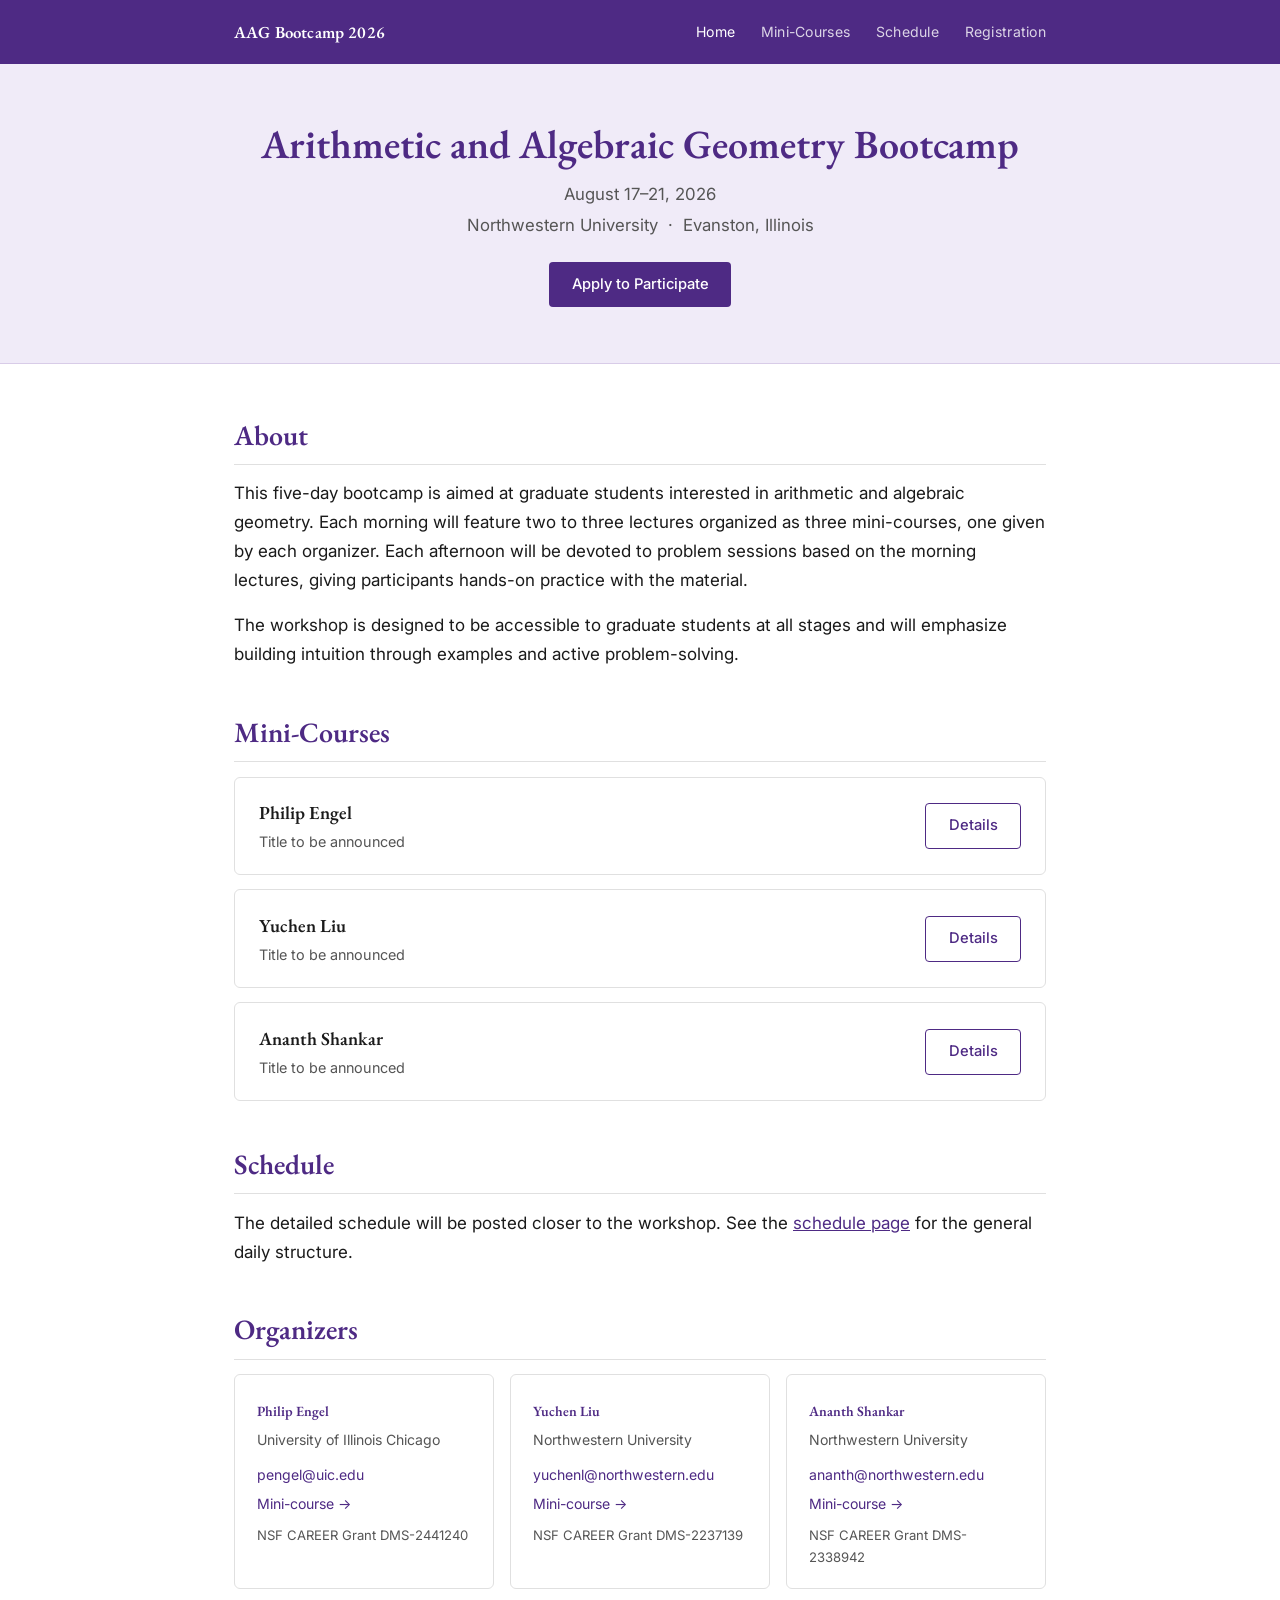
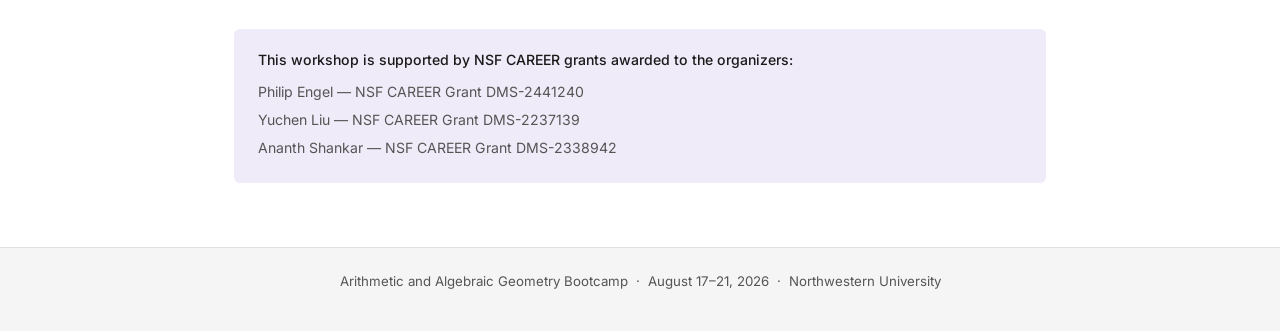
==== index.html @ 9158a5d0 "Add organizer website links and email addresses" ====
<!DOCTYPE html>
<html lang="en">
<head>
  <meta charset="UTF-8">
  <meta name="viewport" content="width=device-width, initial-scale=1.0">
  <title>Arithmetic and Algebraic Geometry Bootcamp 2026</title>
  <link rel="stylesheet" href="style.css">
</head>
<body>

<header>
  <div class="header-inner">
    <a class="site-title" href="index.html">AAG Bootcamp 2026</a>
    <nav>
      <a href="index.html" class="active">Home</a>
      <a href="minicourses.html">Mini-Courses</a>
      <a href="schedule.html">Schedule</a>
      <a href="registration.html">Registration</a>
    </nav>
  </div>
</header>

<div class="hero">
  <h1>Arithmetic and Algebraic Geometry Bootcamp</h1>
  <p class="subtitle">August 17–21, 2026</p>
  <p class="subtitle">Northwestern University &nbsp;&middot;&nbsp; Evanston, Illinois</p>
  <a href="registration.html" class="btn">Apply to Participate</a>
</div>

<main>
  <h2>About</h2>
  <p>
    This five-day bootcamp is aimed at graduate students interested in arithmetic and algebraic geometry.
    Each morning will feature two to three lectures organized as three mini-courses, one given by each organizer.
    Each afternoon will be devoted to problem sessions based on the morning lectures, giving participants
    hands-on practice with the material.
  </p>
  <p>
    The workshop is designed to be accessible to graduate students at all stages and will emphasize
    building intuition through examples and active problem-solving.
  </p>

  <h2>Mini-Courses</h2>
  <div class="minicourse-cards">
    <div class="minicourse-card">
      <div>
        <div class="speaker">Philip Engel</div>
        <div class="course-title">Title to be announced</div>
      </div>
      <a href="minicourse-engel.html" class="btn btn-outline">Details</a>
    </div>
    <div class="minicourse-card">
      <div>
        <div class="speaker">Yuchen Liu</div>
        <div class="course-title">Title to be announced</div>
      </div>
      <a href="minicourse-liu.html" class="btn btn-outline">Details</a>
    </div>
    <div class="minicourse-card">
      <div>
        <div class="speaker">Ananth Shankar</div>
        <div class="course-title">Title to be announced</div>
      </div>
      <a href="minicourse-shankar.html" class="btn btn-outline">Details</a>
    </div>
  </div>

  <h2>Schedule</h2>
  <p>The detailed schedule will be posted closer to the workshop. See the <a href="schedule.html">schedule page</a> for the general daily structure.</p>

  <h2>Organizers</h2>
  <div class="organizers">
    <div class="organizer-card">
      <div class="name"><a href="https://philip-engel.github.io/" target="_blank">Philip Engel</a></div>
      <div class="affiliation">University of Illinois Chicago</div>
      <a href="mailto:pengel@uic.edu">pengel@uic.edu</a><br>
      <a href="minicourse-engel.html">Mini-course →</a>
      <div class="grant">NSF CAREER Grant DMS-2441240</div>
    </div>
    <div class="organizer-card">
      <div class="name"><a href="https://faculty.wcas.northwestern.edu/yuchenl/" target="_blank">Yuchen Liu</a></div>
      <div class="affiliation">Northwestern University</div>
      <a href="mailto:yuchenl@northwestern.edu">yuchenl@northwestern.edu</a><br>
      <a href="minicourse-liu.html">Mini-course →</a>
      <div class="grant">NSF CAREER Grant DMS-2237139</div>
    </div>
    <div class="organizer-card">
      <div class="name"><a href="https://sites.google.com/view/ashankar/" target="_blank">Ananth Shankar</a></div>
      <div class="affiliation">Northwestern University</div>
      <a href="mailto:ananth@northwestern.edu">ananth@northwestern.edu</a><br>
      <a href="minicourse-shankar.html">Mini-course →</a>
      <div class="grant">NSF CAREER Grant DMS-2338942</div>
    </div>
  </div>

  <div class="funding">
    <p>This workshop is supported by NSF CAREER grants awarded to the organizers:</p>
    <p>Philip Engel &mdash; NSF CAREER Grant DMS-2441240</p>
    <p>Yuchen Liu &mdash; NSF CAREER Grant DMS-2237139</p>
    <p>Ananth Shankar &mdash; NSF CAREER Grant DMS-2338942</p>
  </div>
</main>

<footer>
  <p>Arithmetic and Algebraic Geometry Bootcamp &nbsp;&middot;&nbsp; August 17&ndash;21, 2026 &nbsp;&middot;&nbsp; Northwestern University</p>
</footer>

</body>
</html>
---- style.css ----
@import url('https://fonts.googleapis.com/css2?family=EB+Garamond:ital,wght@0,400;0,600;1,400&family=Inter:wght@300;400;500&display=swap');

:root {
  --purple: #4E2A84;
  --purple-light: #6b3fa0;
  --purple-pale: #f0ebf8;
  --text: #1a1a1a;
  --text-muted: #555;
  --border: #e0e0e0;
  --max-width: 860px;
}

* {
  box-sizing: border-box;
  margin: 0;
  padding: 0;
}

body {
  font-family: 'Inter', system-ui, sans-serif;
  font-size: 17px;
  line-height: 1.7;
  color: var(--text);
  background: #fff;
}

header {
  background: var(--purple);
  color: #fff;
}

.header-inner {
  max-width: var(--max-width);
  margin: 0 auto;
  padding: 1.1rem 1.5rem;
  display: flex;
  align-items: center;
  justify-content: space-between;
}

.site-title {
  font-family: 'EB Garamond', serif;
  font-size: 1.05rem;
  font-weight: 600;
  color: #fff;
  text-decoration: none;
  letter-spacing: 0.01em;
}

nav {
  display: flex;
  gap: 1.6rem;
}

nav a {
  color: rgba(255, 255, 255, 0.8);
  text-decoration: none;
  font-size: 0.88rem;
  font-weight: 400;
  letter-spacing: 0.02em;
  transition: color 0.15s;
}

nav a:hover,
nav a.active {
  color: #fff;
}

.hero {
  background: var(--purple-pale);
  border-bottom: 1px solid #d8cce8;
  padding: 3.5rem 1.5rem;
  text-align: center;
}

.hero h1 {
  font-family: 'EB Garamond', serif;
  font-size: 2.5rem;
  font-weight: 600;
  color: var(--purple);
  line-height: 1.2;
  margin-bottom: 0.75rem;
}

.hero .subtitle {
  font-size: 1.05rem;
  color: var(--text-muted);
  margin-bottom: 0.2rem;
}

.btn {
  display: inline-block;
  background: var(--purple);
  color: #fff;
  text-decoration: none;
  padding: 0.6rem 1.4rem;
  border-radius: 4px;
  font-size: 0.92rem;
  font-weight: 500;
  margin-top: 1.2rem;
  transition: background 0.15s;
}

.btn:hover {
  background: var(--purple-light);
}

.btn-outline {
  background: transparent;
  border: 1.5px solid var(--purple);
  color: var(--purple);
  margin-top: 0;
}

.btn-outline:hover {
  background: var(--purple-pale);
}

main {
  max-width: var(--max-width);
  margin: 0 auto;
  padding: 3rem 1.5rem 4rem;
}

h2 {
  font-family: 'EB Garamond', serif;
  font-size: 1.75rem;
  font-weight: 600;
  color: var(--purple);
  margin-top: 2.5rem;
  margin-bottom: 0.9rem;
  padding-bottom: 0.3rem;
  border-bottom: 1px solid var(--border);
}

h2:first-child {
  margin-top: 0;
}

h3 {
  font-family: 'EB Garamond', serif;
  font-size: 1.25rem;
  font-weight: 600;
  color: var(--text);
  margin-top: 1.5rem;
  margin-bottom: 0.3rem;
}

p {
  margin-bottom: 1rem;
}

a {
  color: var(--purple);
}

.organizers {
  display: grid;
  grid-template-columns: repeat(auto-fit, minmax(220px, 1fr));
  gap: 1rem;
  margin-top: 0.8rem;
}

.organizer-card {
  border: 1px solid var(--border);
  border-radius: 6px;
  padding: 1.2rem 1.4rem;
}

.organizer-card .name {
  font-family: 'EB Garamond', serif;
  font-size: 1.15rem;
  font-weight: 600;
  color: var(--purple);
  margin-bottom: 0.15rem;
}

.organizer-card .affiliation {
  font-size: 0.88rem;
  color: var(--text-muted);
  margin-bottom: 0.5rem;
}

.organizer-card a {
  font-size: 0.88rem;
  color: var(--purple);
  text-decoration: none;
}

.organizer-card a:hover {
  text-decoration: underline;
}

.organizer-card .grant {
  font-size: 0.82rem;
  color: var(--text-muted);
  margin-top: 0.4rem;
}

.minicourse-cards {
  display: flex;
  flex-direction: column;
  gap: 0.9rem;
  margin-top: 0.8rem;
}

.minicourse-card {
  border: 1px solid var(--border);
  border-radius: 6px;
  padding: 1.2rem 1.5rem;
  display: flex;
  justify-content: space-between;
  align-items: center;
}

.minicourse-card .speaker {
  font-family: 'EB Garamond', serif;
  font-size: 1.15rem;
  font-weight: 600;
  color: var(--text);
}

.minicourse-card .course-title {
  font-size: 0.9rem;
  color: var(--text-muted);
  margin-top: 0.15rem;
}

.funding {
  background: var(--purple-pale);
  border-radius: 6px;
  padding: 1.2rem 1.5rem;
  margin-top: 2.5rem;
  font-size: 0.88rem;
}

.funding p {
  color: var(--text-muted);
  margin-bottom: 0.25rem;
}

.funding p:first-child {
  font-weight: 500;
  color: var(--text);
  margin-bottom: 0.5rem;
}

.tba-notice {
  background: #f9f9f9;
  border: 1px dashed #ccc;
  border-radius: 6px;
  padding: 2.5rem;
  text-align: center;
  color: var(--text-muted);
  margin-top: 1rem;
  font-style: italic;
}

.schedule-day {
  margin-bottom: 2rem;
}

.schedule-day h3 {
  background: var(--purple-pale);
  color: var(--purple);
  padding: 0.5rem 0.9rem;
  border-radius: 4px;
  margin-top: 0;
}

.schedule-block {
  display: flex;
  gap: 1.2rem;
  padding: 0.6rem 0.9rem;
  border-bottom: 1px solid var(--border);
  font-size: 0.93rem;
}

.schedule-block .time {
  width: 110px;
  flex-shrink: 0;
  color: var(--text-muted);
  font-size: 0.88rem;
  padding-top: 0.05rem;
}

.registration-box {
  background: var(--purple-pale);
  border-radius: 6px;
  padding: 1.8rem 2rem;
  margin-bottom: 2rem;
  text-align: center;
}

.registration-box p {
  margin-bottom: 0.5rem;
  color: var(--text-muted);
}

.placeholder-section {
  border: 1px dashed #ccc;
  border-radius: 6px;
  padding: 1.2rem 1.5rem;
  color: var(--text-muted);
  font-style: italic;
  font-size: 0.92rem;
  margin-top: 0.5rem;
}

footer {
  background: #f5f5f5;
  border-top: 1px solid var(--border);
  padding: 1.4rem;
  text-align: center;
  font-size: 0.83rem;
  color: var(--text-muted);
}

@media (max-width: 600px) {
  .hero h1 { font-size: 1.85rem; }
  .header-inner { flex-direction: column; gap: 0.8rem; text-align: center; }
  nav { flex-wrap: wrap; justify-content: center; gap: 1rem; }
  .minicourse-card { flex-direction: column; align-items: flex-start; gap: 0.8rem; }
  .schedule-block { flex-direction: column; gap: 0.2rem; }
  .schedule-block .time { width: auto; }
}
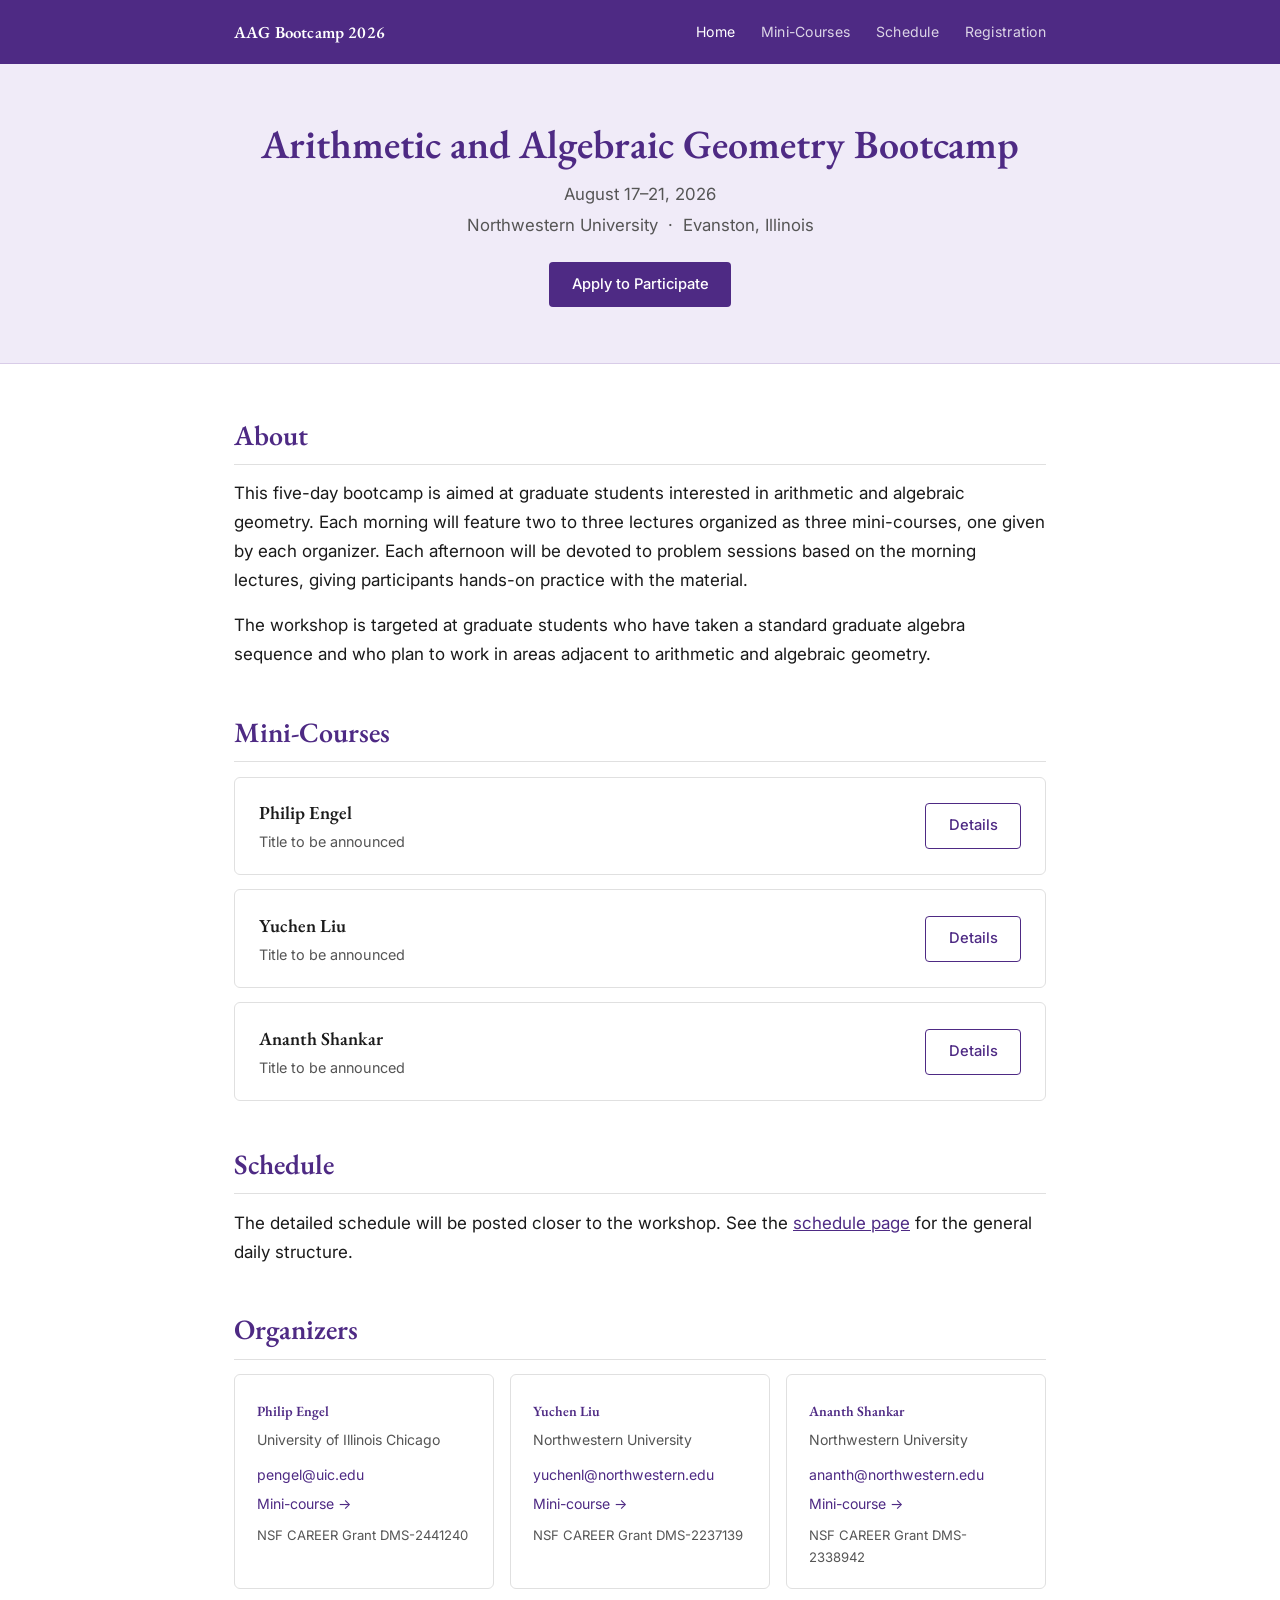
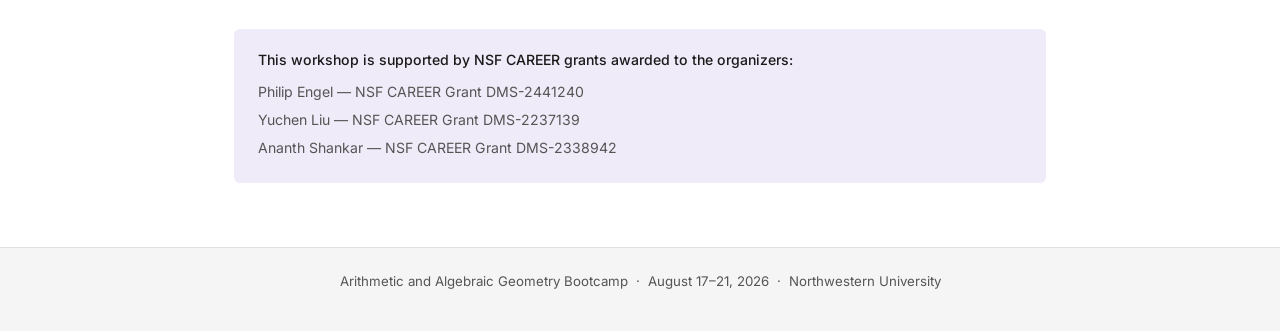
==== commit f72850be: "Update workshop description and remove minicourses subtitle" ====
--- a/index.html
+++ b/index.html
@@ -36,8 +36,8 @@
     hands-on practice with the material.
   </p>
   <p>
-    The workshop is designed to be accessible to graduate students at all stages and will emphasize
-    building intuition through examples and active problem-solving.
+    The workshop is targeted at graduate students who have taken a standard graduate algebra sequence
+    and who plan to work in areas adjacent to arithmetic and algebraic geometry.
   </p>
 
   <h2>Mini-Courses</h2>
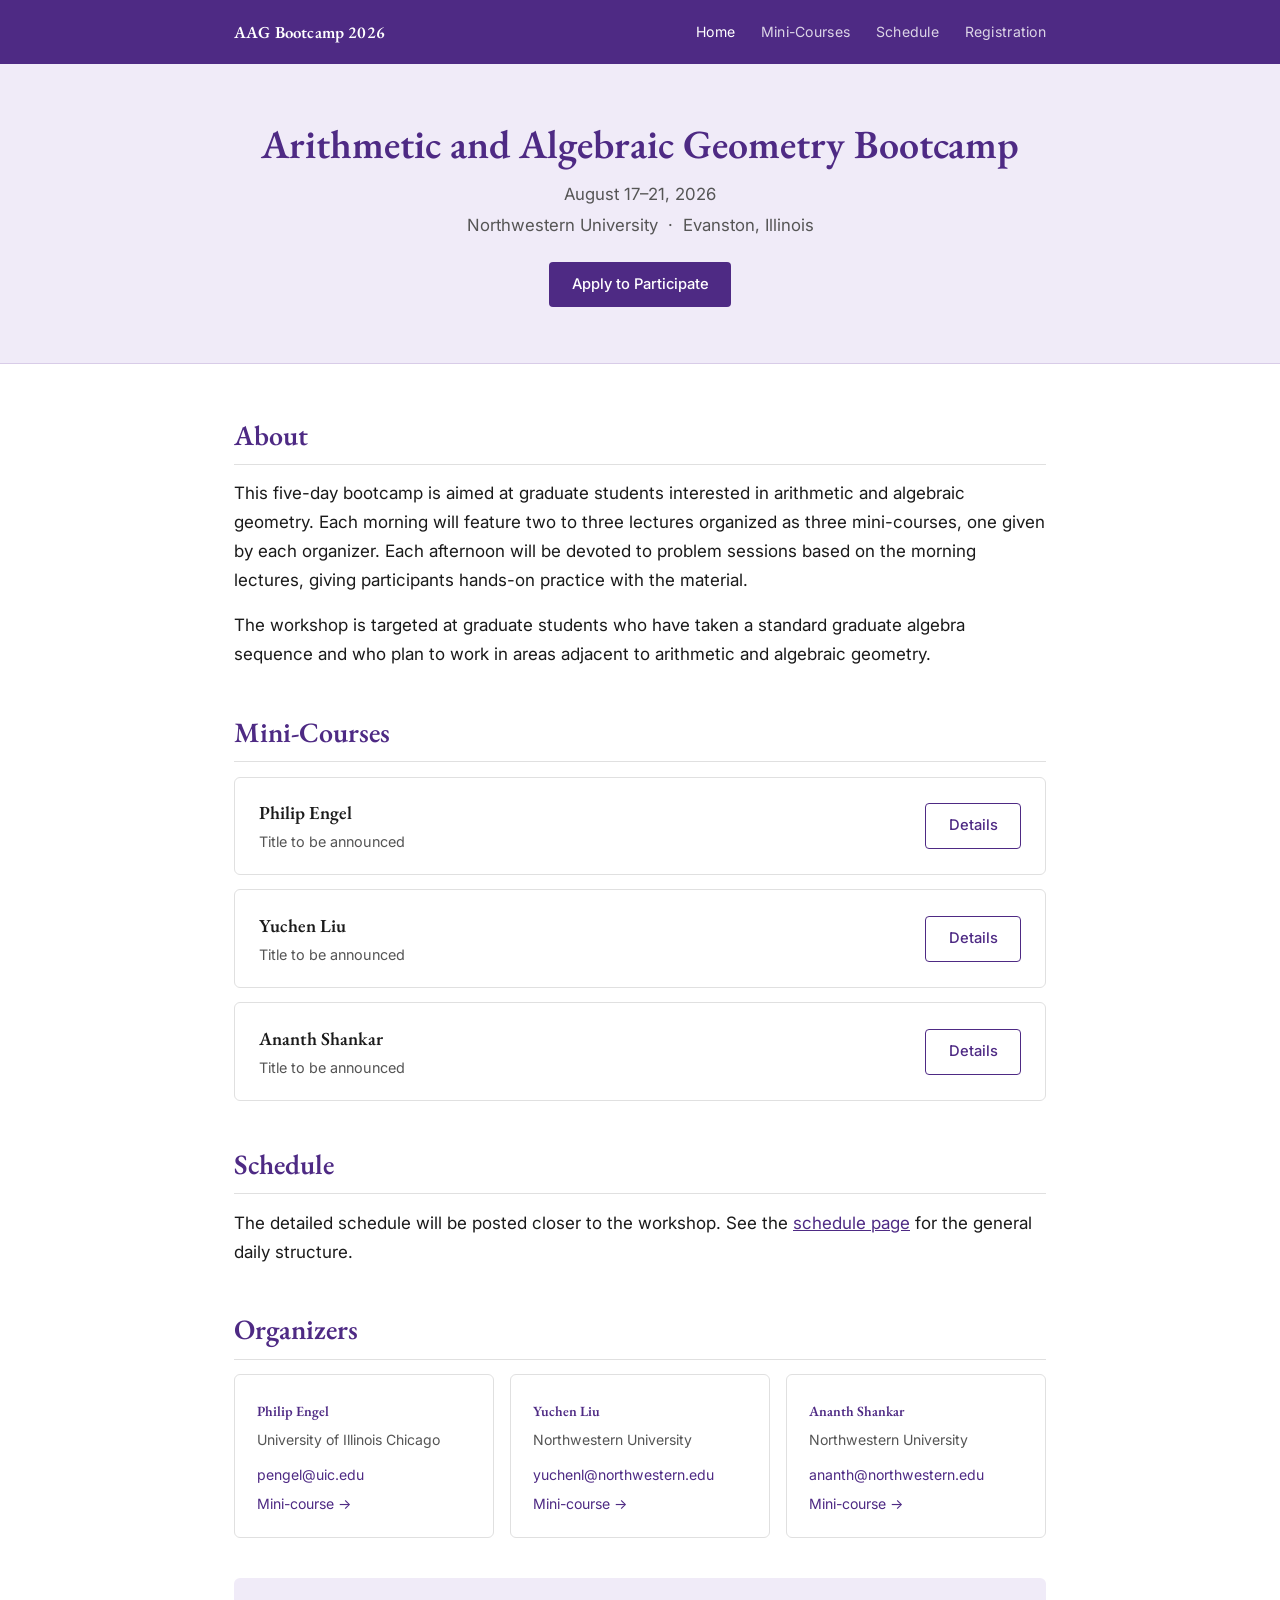
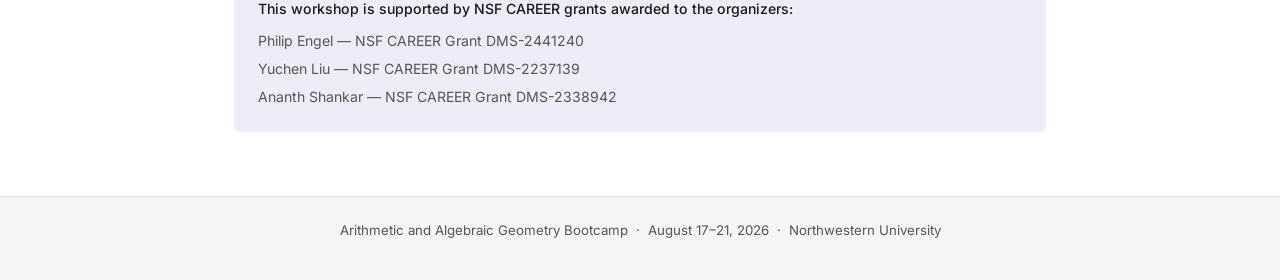
==== commit 81c9f562: "Remove grant numbers from organizer cards on homepage Grant info is already in the funding block bel" ====
--- a/index.html
+++ b/index.html
@@ -75,21 +75,18 @@
       <div class="affiliation">University of Illinois Chicago</div>
       <a href="mailto:pengel@uic.edu">pengel@uic.edu</a><br>
       <a href="minicourse-engel.html">Mini-course →</a>
-      <div class="grant">NSF CAREER Grant DMS-2441240</div>
     </div>
     <div class="organizer-card">
       <div class="name"><a href="https://faculty.wcas.northwestern.edu/yuchenl/" target="_blank">Yuchen Liu</a></div>
       <div class="affiliation">Northwestern University</div>
       <a href="mailto:yuchenl@northwestern.edu">yuchenl@northwestern.edu</a><br>
       <a href="minicourse-liu.html">Mini-course →</a>
-      <div class="grant">NSF CAREER Grant DMS-2237139</div>
     </div>
     <div class="organizer-card">
       <div class="name"><a href="https://sites.google.com/view/ashankar/" target="_blank">Ananth Shankar</a></div>
       <div class="affiliation">Northwestern University</div>
       <a href="mailto:ananth@northwestern.edu">ananth@northwestern.edu</a><br>
       <a href="minicourse-shankar.html">Mini-course →</a>
-      <div class="grant">NSF CAREER Grant DMS-2338942</div>
     </div>
   </div>
 
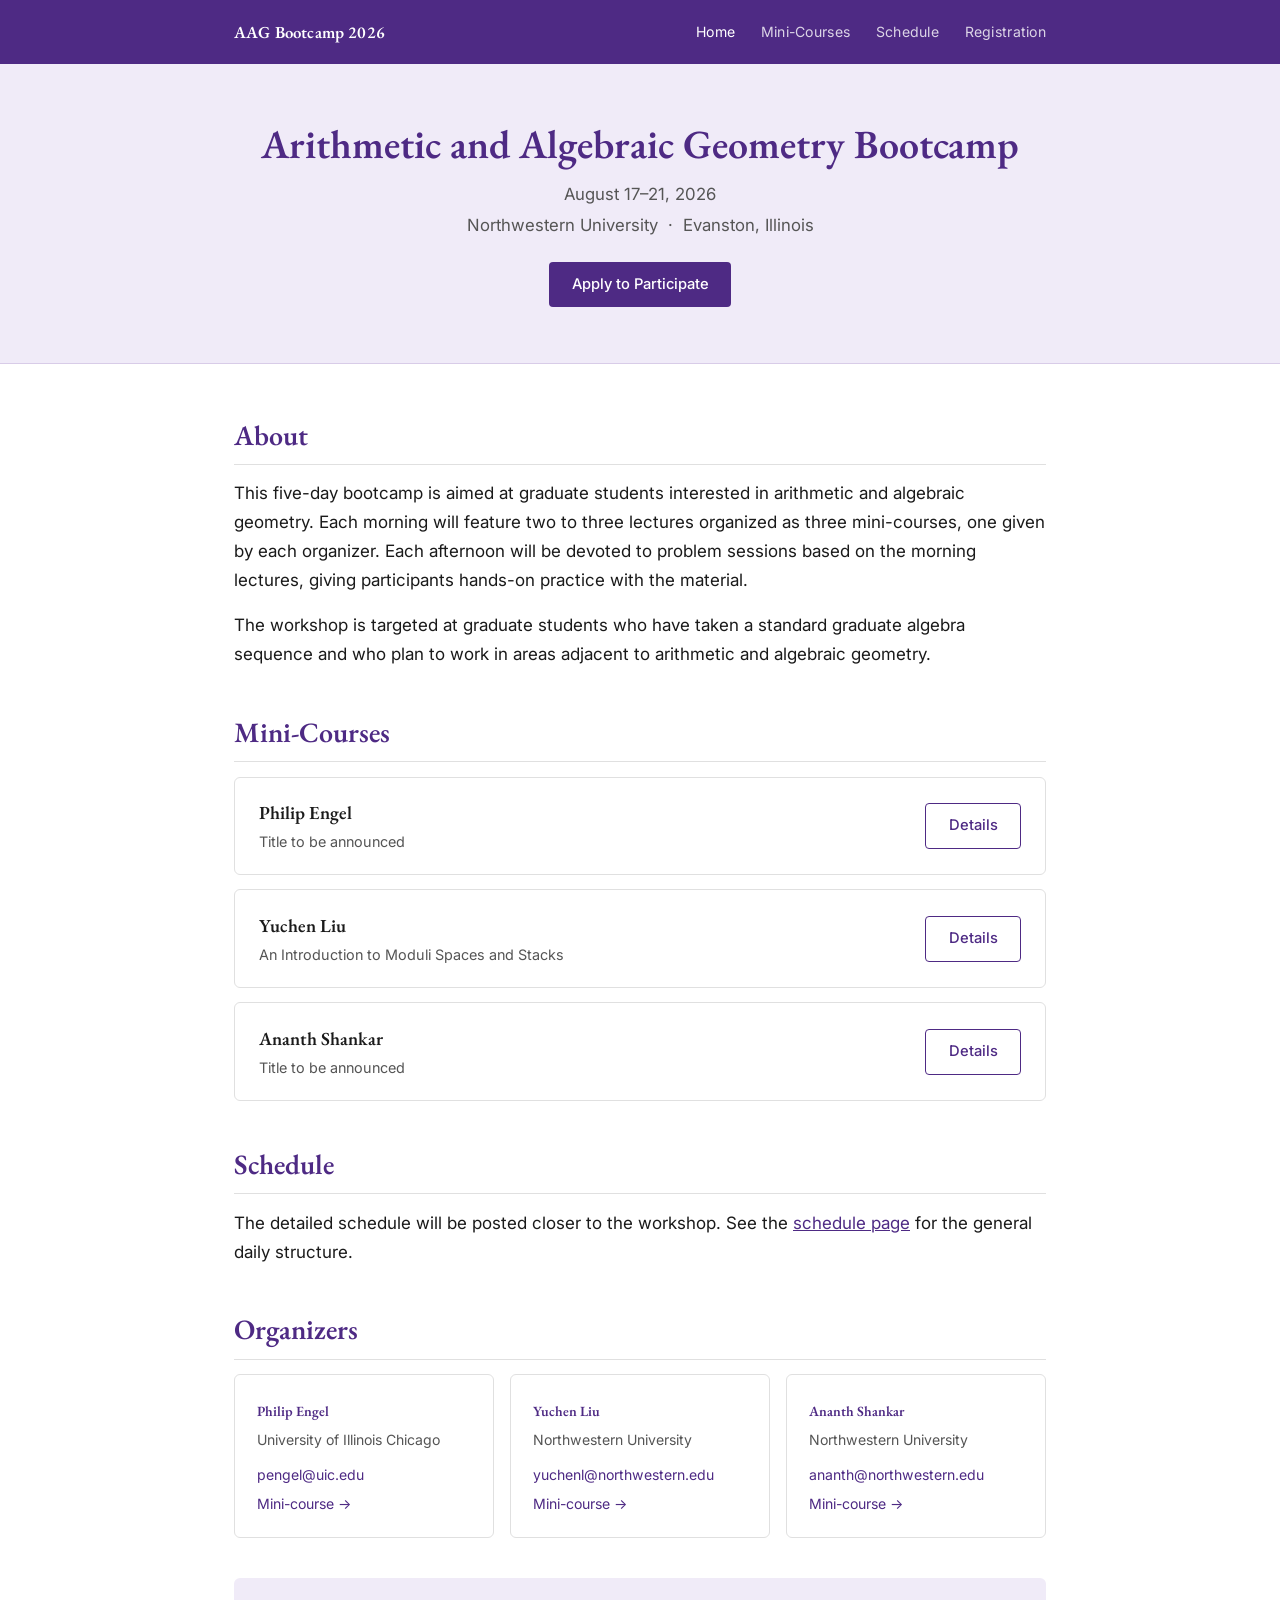
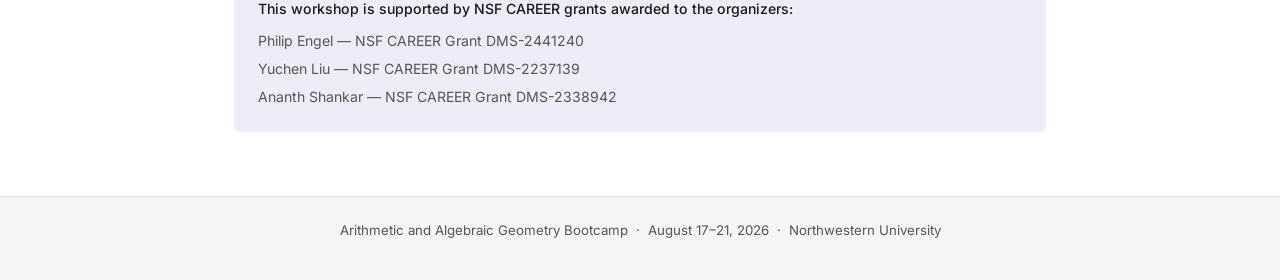
==== commit 0745c684: "Add Yuchen Liu's mini-course title and abstract Co-Authored-By: Claude Sonnet 4.6 <noreply@anthropic" ====
--- a/index.html
+++ b/index.html
@@ -52,7 +52,7 @@
     <div class="minicourse-card">
       <div>
         <div class="speaker">Yuchen Liu</div>
-        <div class="course-title">Title to be announced</div>
+        <div class="course-title">An Introduction to Moduli Spaces and Stacks</div>
       </div>
       <a href="minicourse-liu.html" class="btn btn-outline">Details</a>
     </div>
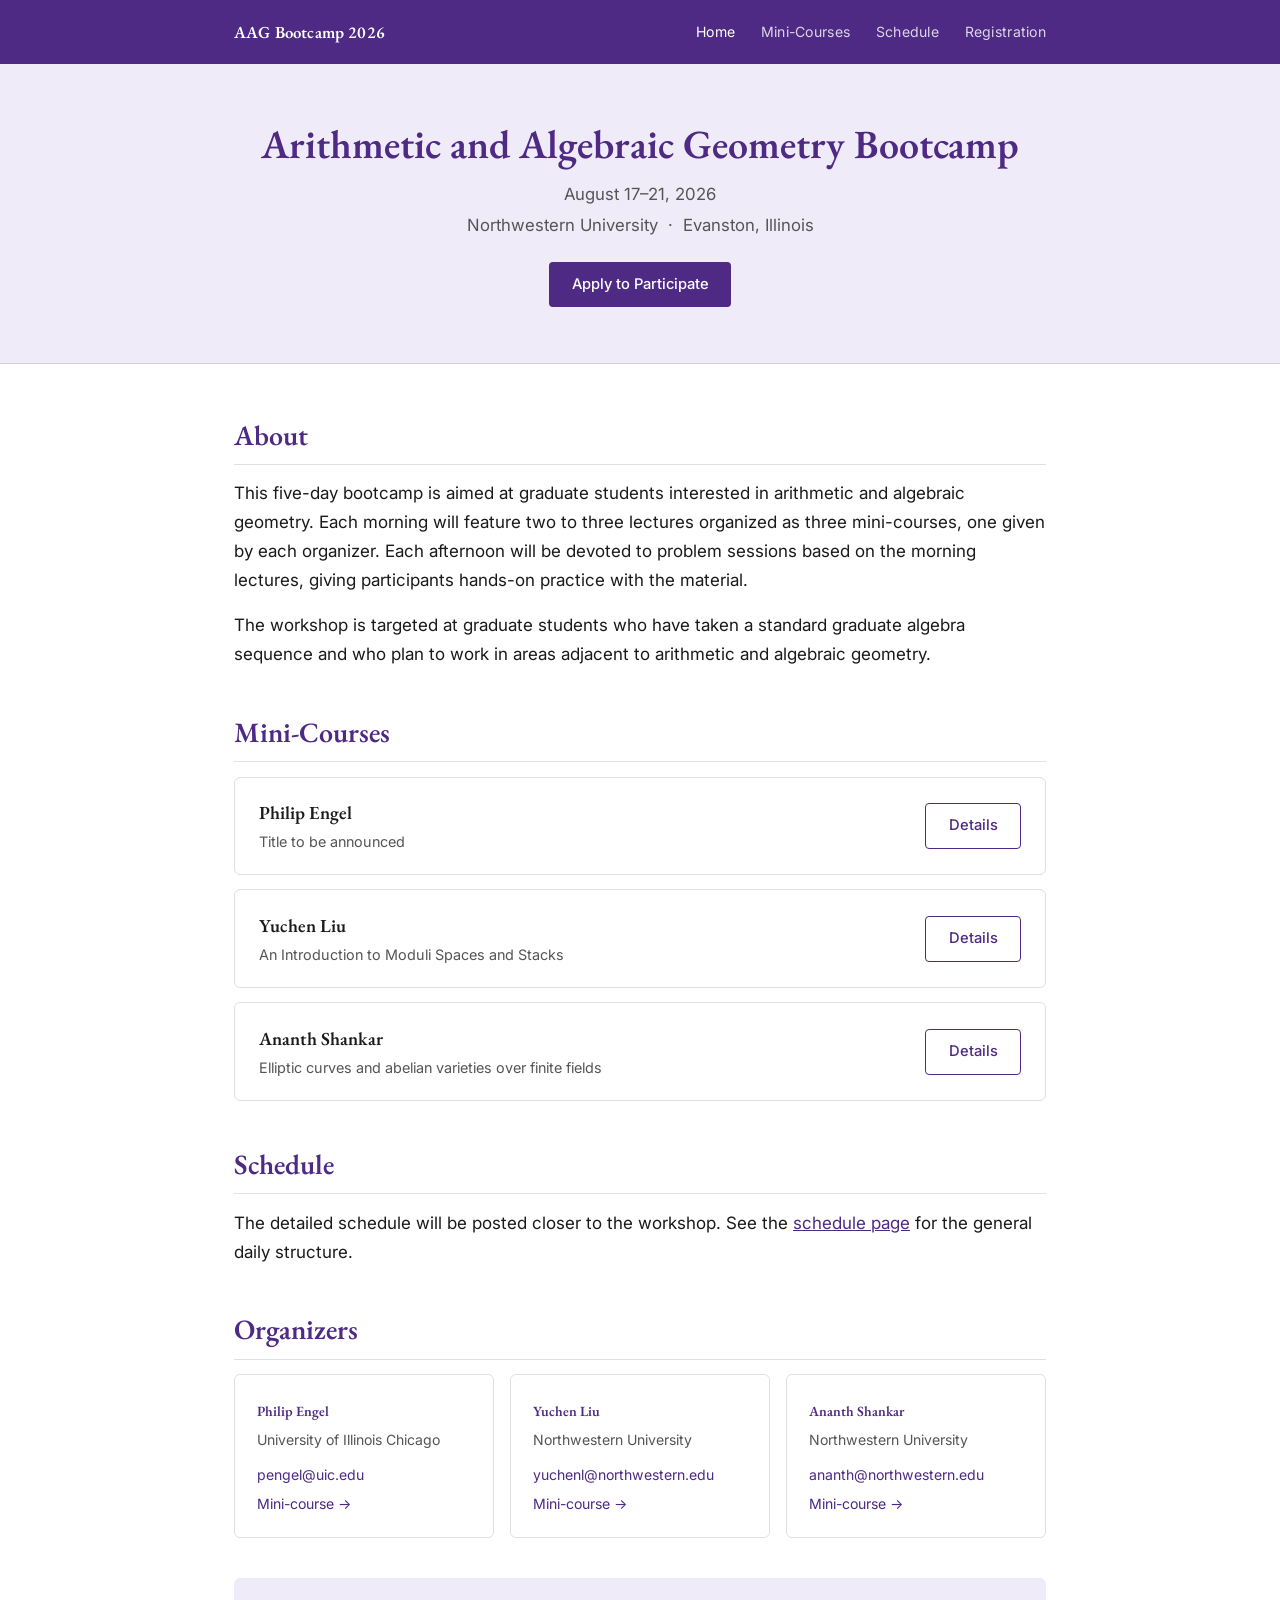
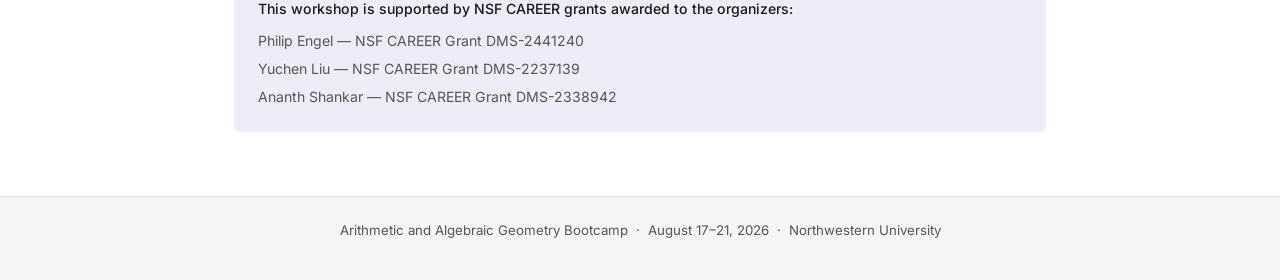
==== commit dc806cc7: "Add Ananth Shankar's mini-course title, abstract, and prerequisites Co-Authored-By: Claude Sonnet 4." ====
--- a/index.html
+++ b/index.html
@@ -59,7 +59,7 @@
     <div class="minicourse-card">
       <div>
         <div class="speaker">Ananth Shankar</div>
-        <div class="course-title">Title to be announced</div>
+        <div class="course-title">Elliptic curves and abelian varieties over finite fields</div>
       </div>
       <a href="minicourse-shankar.html" class="btn btn-outline">Details</a>
     </div>
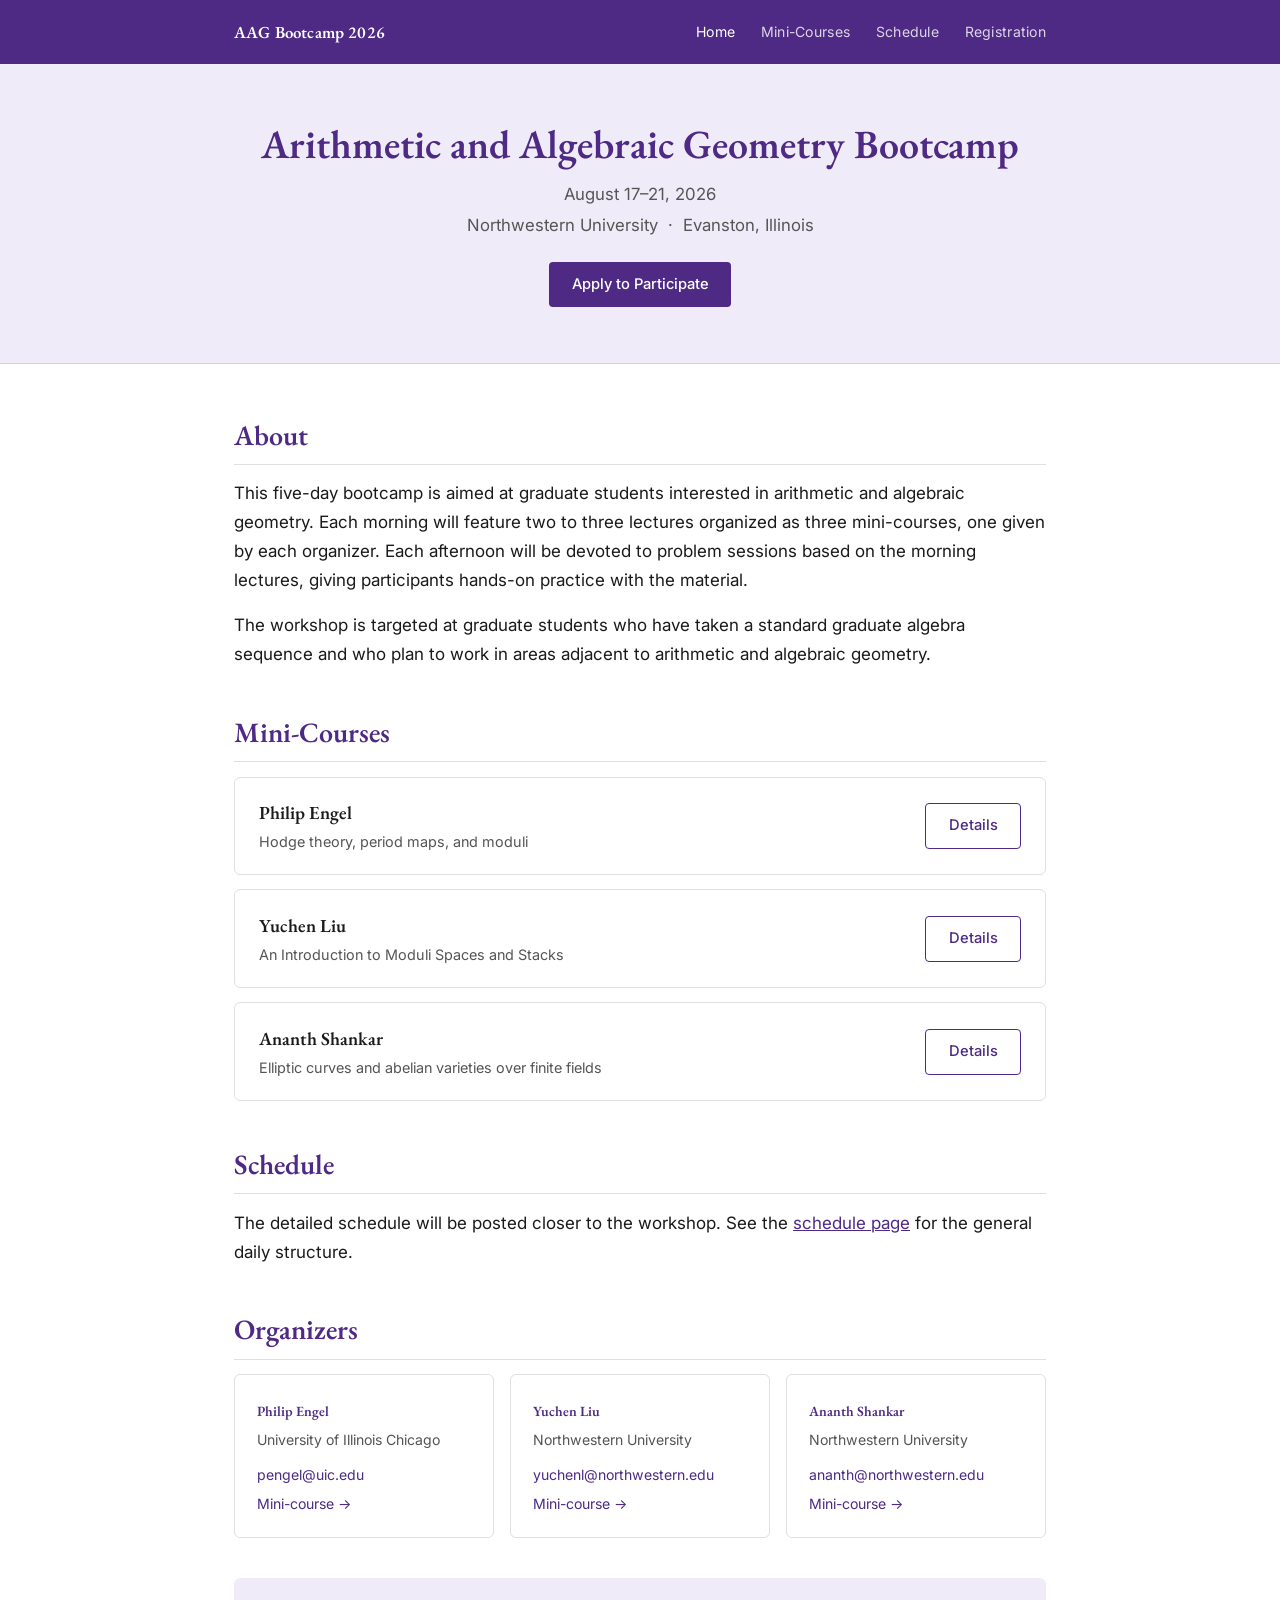
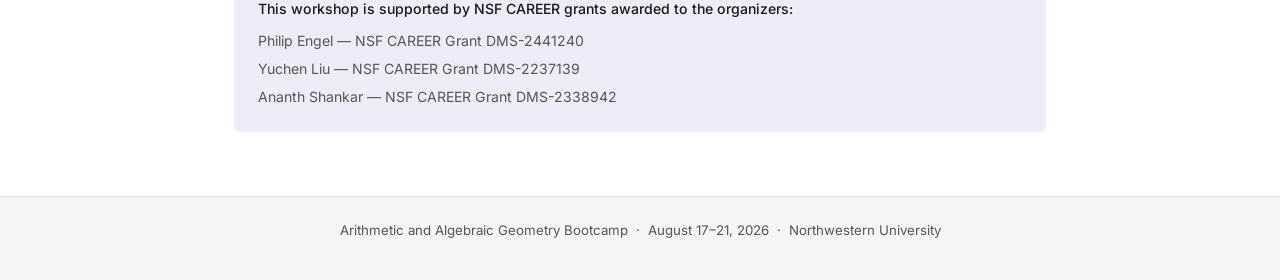
==== commit 83189cc8: "Add Philip Engel's mini-course title and abstract Co-Authored-By: Claude Sonnet 4.6 <noreply@anthrop" ====
--- a/index.html
+++ b/index.html
@@ -45,7 +45,7 @@
     <div class="minicourse-card">
       <div>
         <div class="speaker">Philip Engel</div>
-        <div class="course-title">Title to be announced</div>
+        <div class="course-title">Hodge theory, period maps, and moduli</div>
       </div>
       <a href="minicourse-engel.html" class="btn btn-outline">Details</a>
     </div>
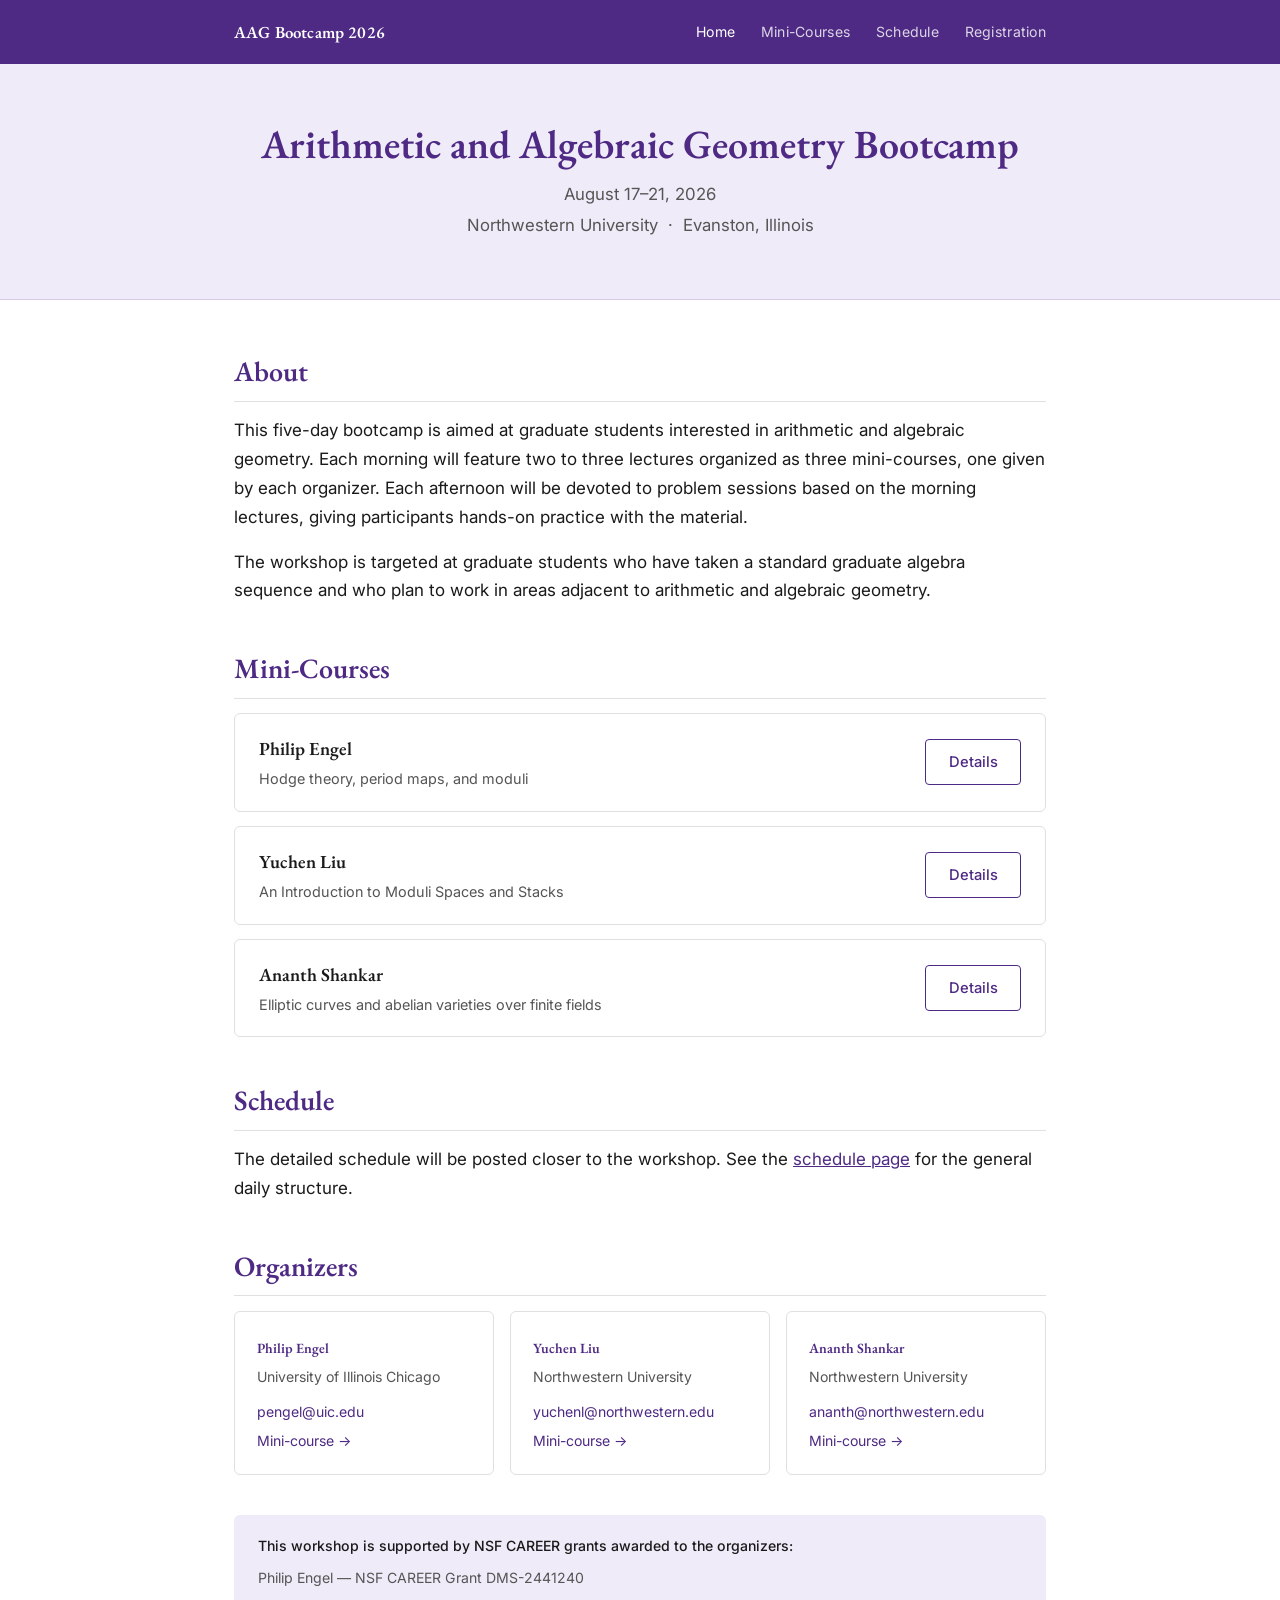
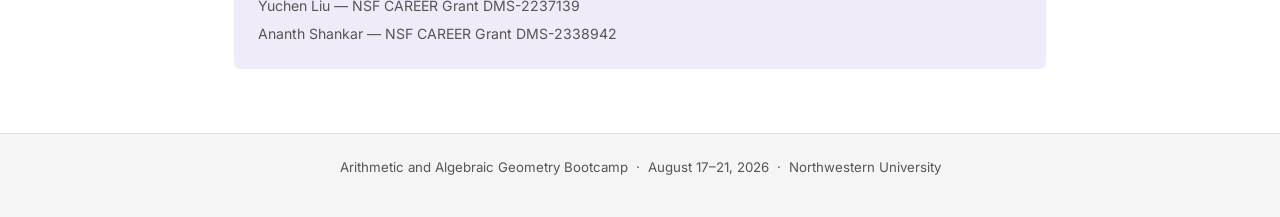
==== commit 513e5921: "Remove Apply to Participate button from homepage" ====
--- a/index.html
+++ b/index.html
@@ -24,7 +24,6 @@
   <h1>Arithmetic and Algebraic Geometry Bootcamp</h1>
   <p class="subtitle">August 17–21, 2026</p>
   <p class="subtitle">Northwestern University &nbsp;&middot;&nbsp; Evanston, Illinois</p>
-  <a href="registration.html" class="btn">Apply to Participate</a>
 </div>
 
 <main>
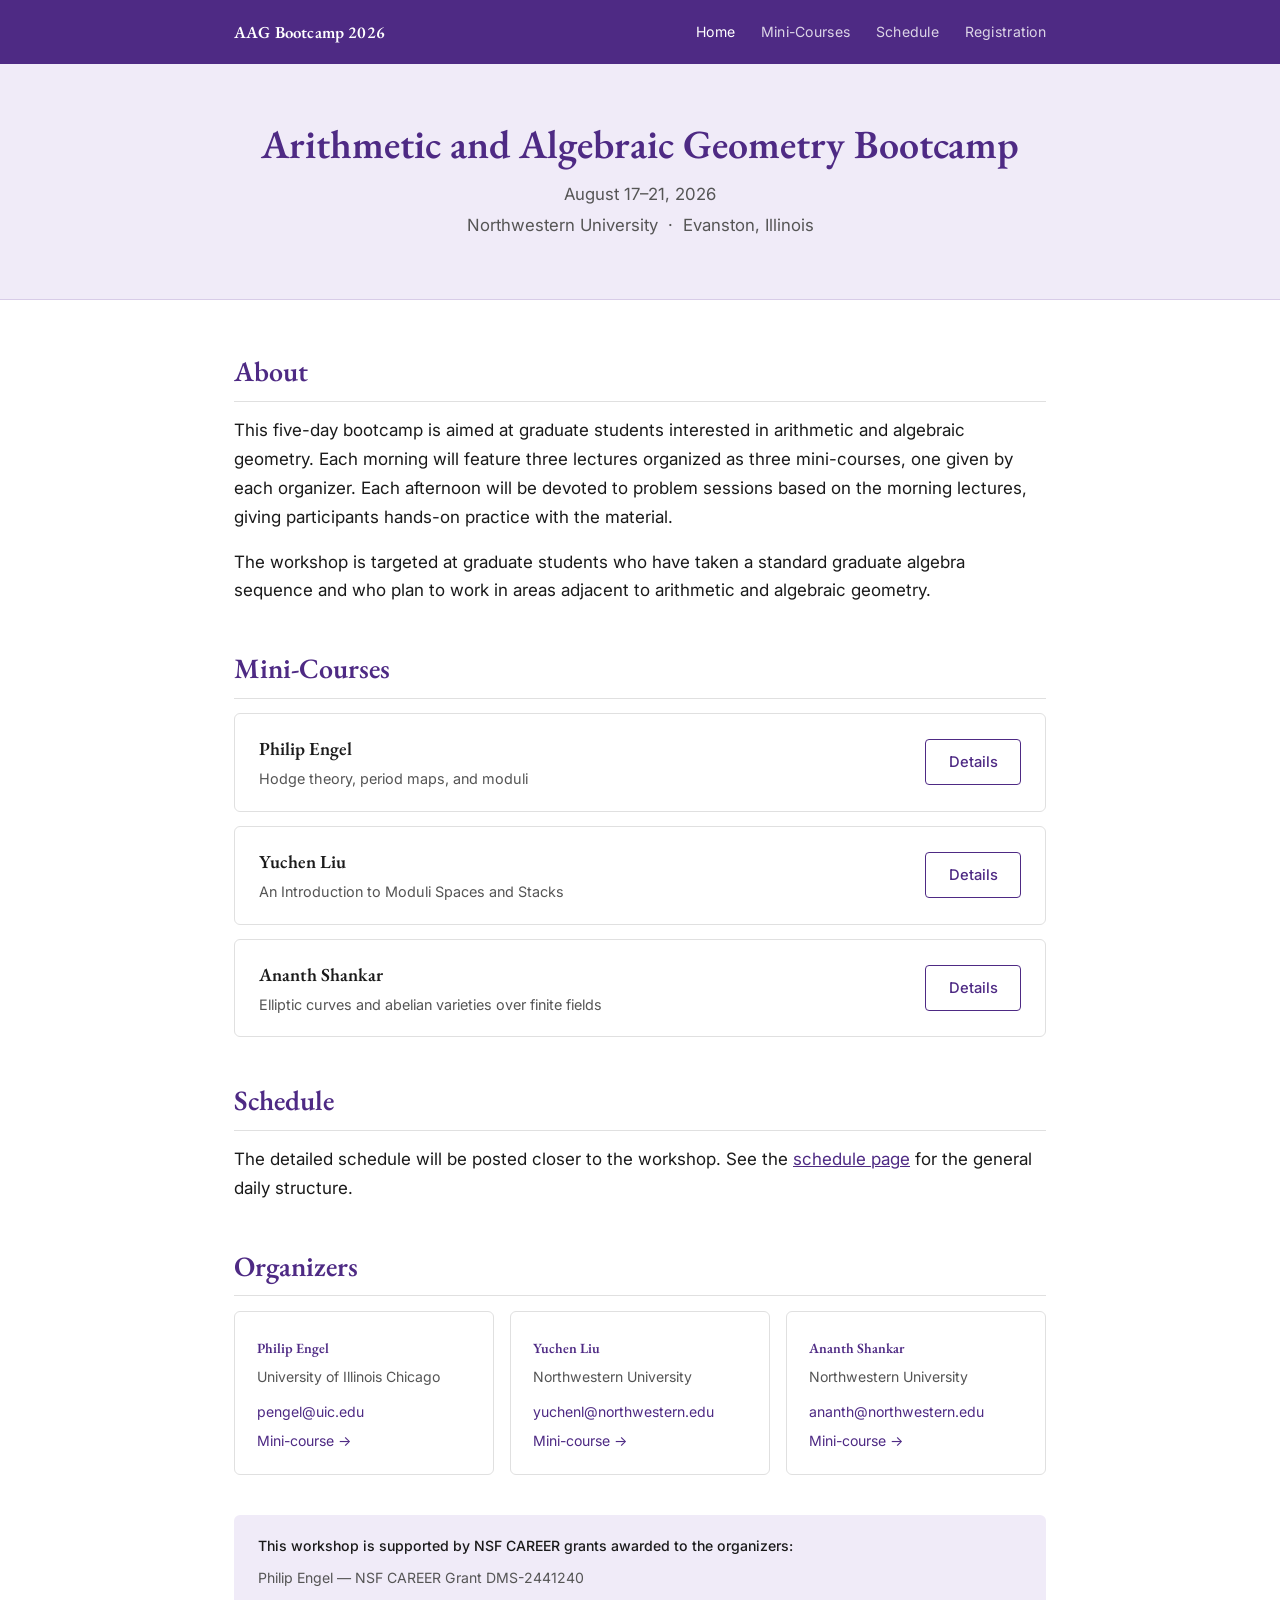
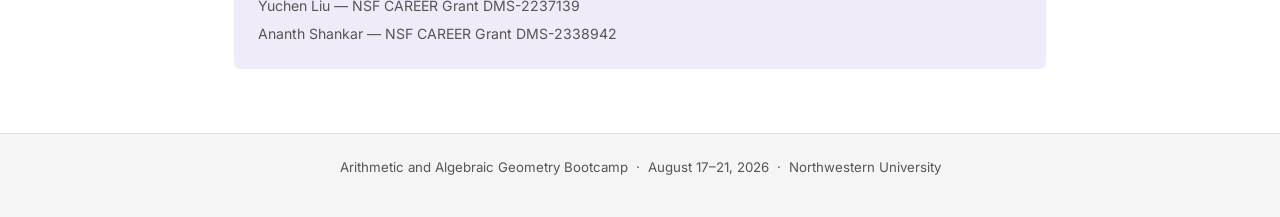
==== commit f2fa3a1f: "Change morning talk count from two-to-three to three" ====
--- a/index.html
+++ b/index.html
@@ -30,7 +30,7 @@
   <h2>About</h2>
   <p>
     This five-day bootcamp is aimed at graduate students interested in arithmetic and algebraic geometry.
-    Each morning will feature two to three lectures organized as three mini-courses, one given by each organizer.
+    Each morning will feature three lectures organized as three mini-courses, one given by each organizer.
     Each afternoon will be devoted to problem sessions based on the morning lectures, giving participants
     hands-on practice with the material.
   </p>
